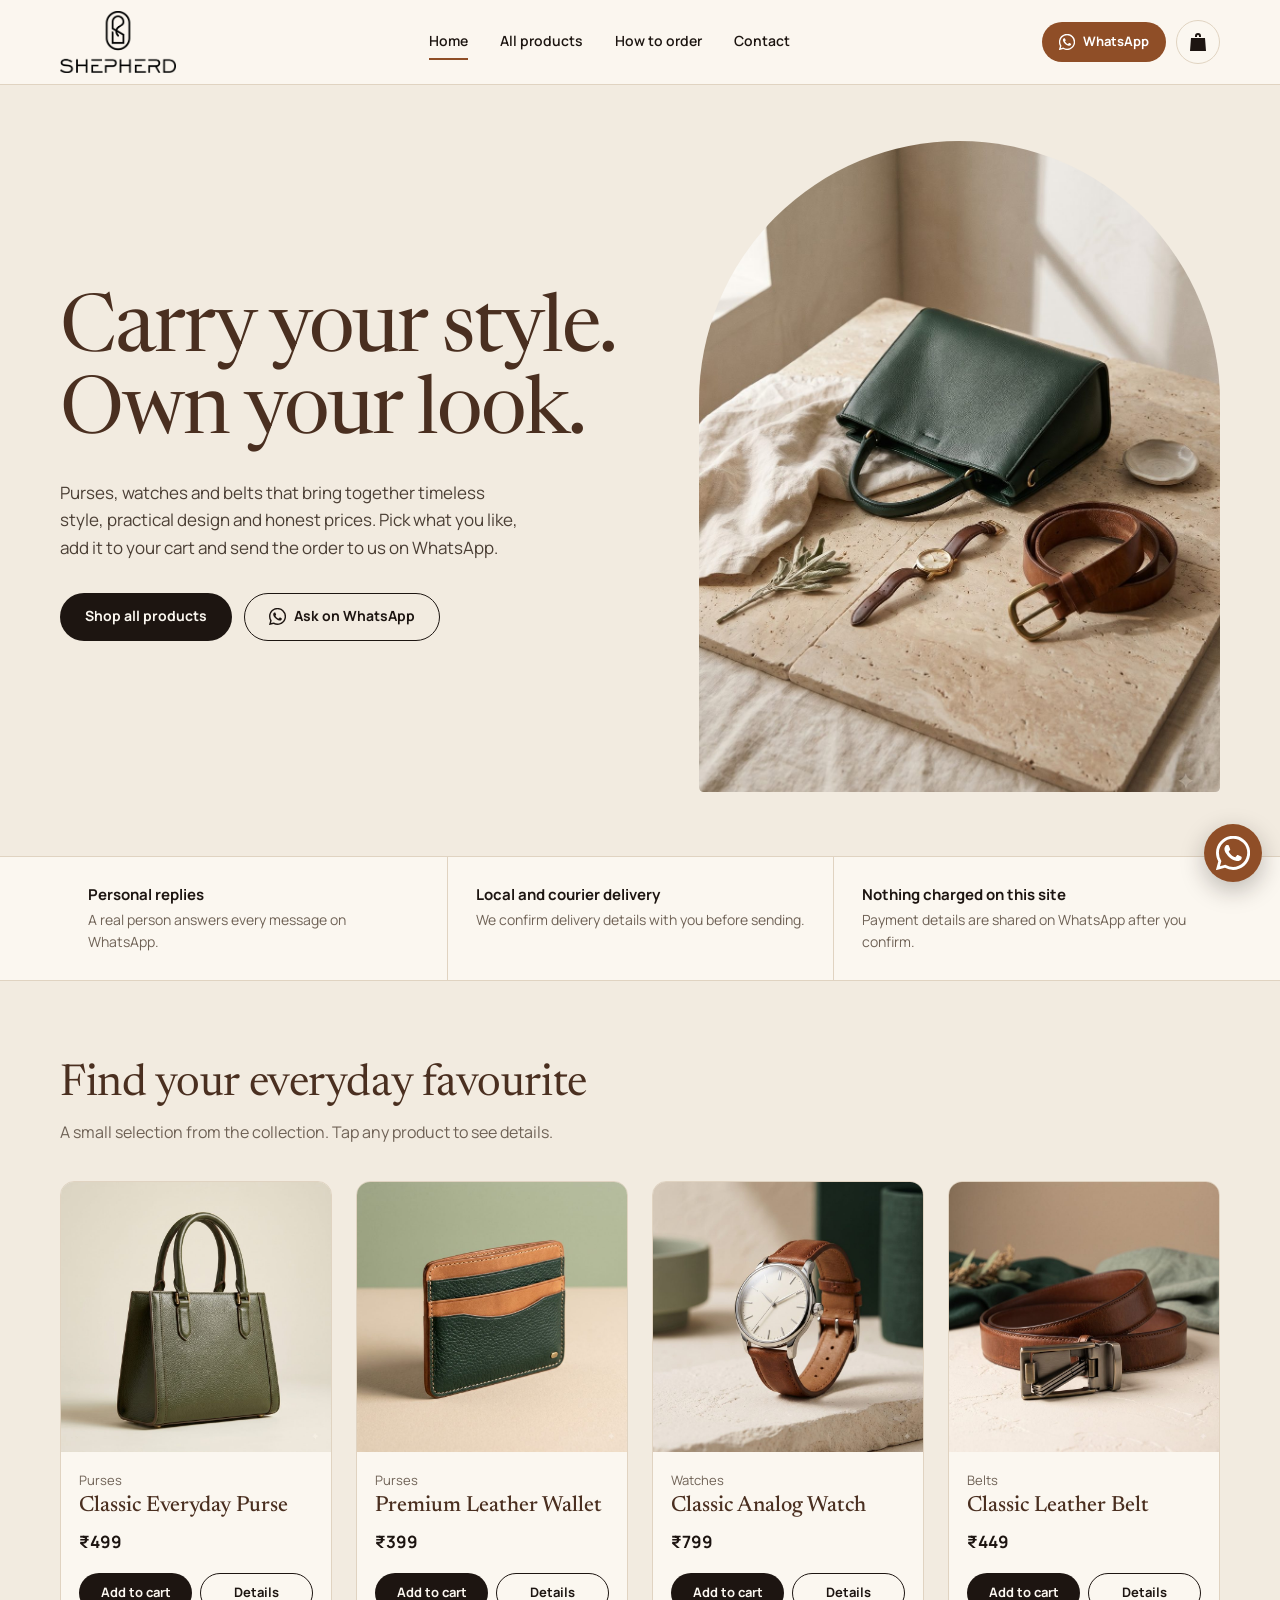
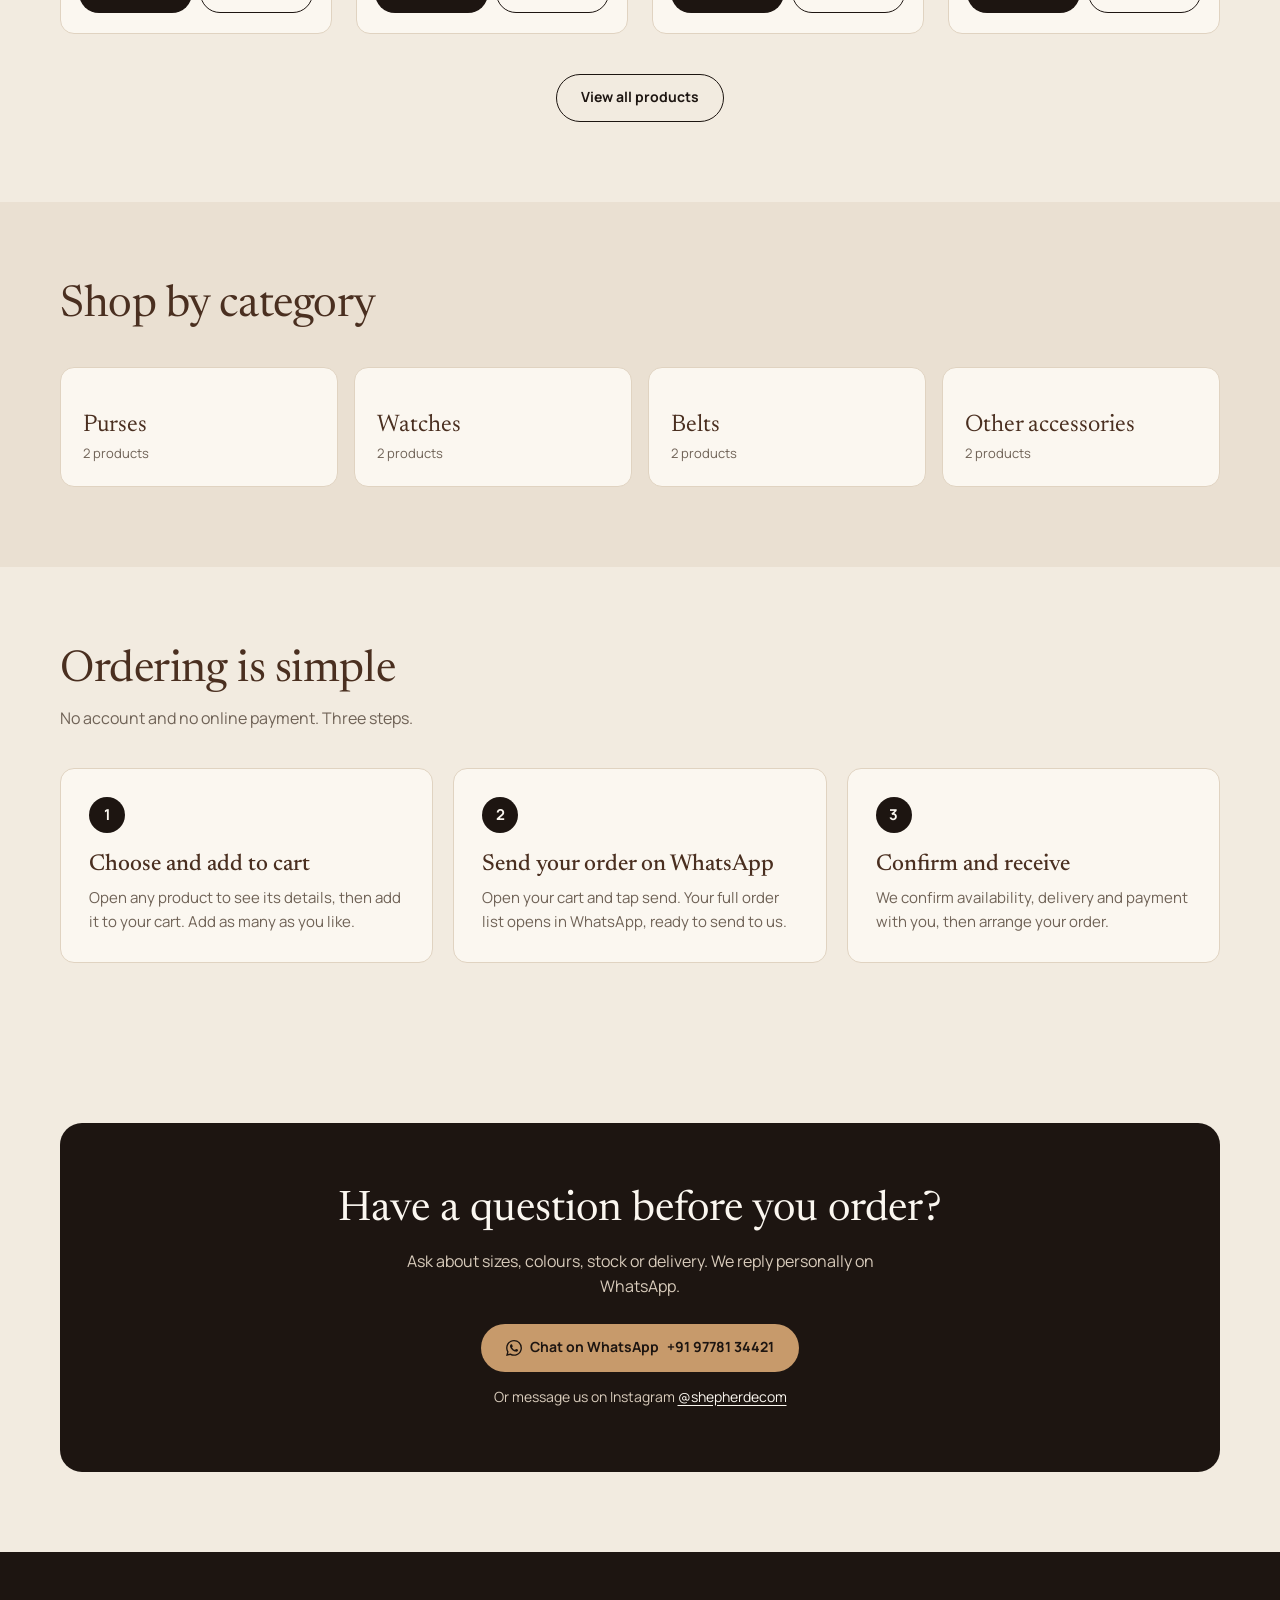
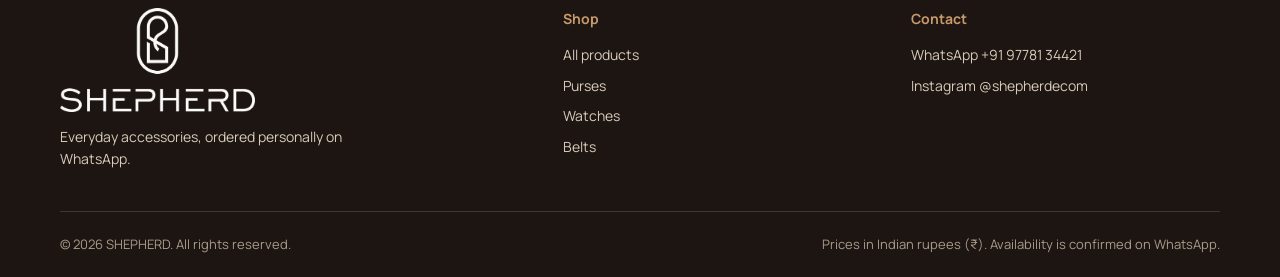
==== index.html @ db8f1912 "Add files via upload" ====
<!DOCTYPE html>
<html lang="en">
<head>
  <meta charset="UTF-8">
  <meta name="viewport" content="width=device-width, initial-scale=1.0">
  <meta name="theme-color" content="#FBF7F0">
  <title>SHEPHERD — Purses, Watches and Belts | Order on WhatsApp</title>
  <meta name="description" content="Everyday purses, watches, belts and accessories at SHEPHERD. Browse the collection, add to cart and send your order on WhatsApp.">
  
  <meta property="og:type" content="website">
  <meta property="og:site_name" content="SHEPHERD">
  <meta property="og:title" content="SHEPHERD — Purses, Watches and Belts | Order on WhatsApp">
  <meta property="og:description" content="Everyday purses, watches, belts and accessories at SHEPHERD. Browse the collection, add to cart and send your order on WhatsApp.">
  <meta property="og:image" content="https://YOUR-DOMAIN.com/images/og-image.jpg">
  <meta name="twitter:card" content="summary_large_image">

  <link rel="icon" href="favicon.ico" sizes="any">
  <link rel="icon" type="image/png" sizes="32x32" href="images/favicon-32.png">
  <link rel="apple-touch-icon" href="images/apple-touch-icon.png">

  <link rel="preconnect" href="https://fonts.googleapis.com">
  <link rel="preconnect" href="https://fonts.gstatic.com" crossorigin>
  <link rel="stylesheet" href="https://fonts.googleapis.com/css2?family=Manrope:wght@400;600;700&family=Newsreader:ital,opsz,wght@0,6..72,400;0,6..72,500;1,6..72,400&display=swap">
  <link rel="stylesheet" href="css/styles.css">
  <script type="application/ld+json">
  {
    "@context": "https://schema.org",
    "@type": "Store",
    "name": "SHEPHERD",
    "url": "https://YOUR-DOMAIN.com/",
    "logo": "https://YOUR-DOMAIN.com/images/logo-black.png",
    "image": "https://YOUR-DOMAIN.com/images/og-image.jpg",
    "description": "Everyday accessories: purses, watches, belts and more. Ordered personally on WhatsApp.",
    "telephone": "+919778134421",
    "sameAs": ["https://www.instagram.com/shepherdecom/"]
  }
  </script>
</head>
<body>

  <a class="skip-link" href="#main">Skip to content</a>

  <header class="header">
    <div class="container nav">

      <a href="index.html" class="brand" aria-label="SHEPHERD home">
        <img src="images/logo-black.png" alt="SHEPHERD" width="520" height="277">
      </a>

      <nav class="nav-links" id="navLinks" aria-label="Main">
        <a href="index.html" aria-current="page">Home</a>
        <a href="products.html">All products</a>
        <a href="index.html#ordering">How to order</a>
        <a href="index.html#contact">Contact</a>
      </nav>

      <div class="nav-actions">
        <a class="btn btn-wa btn-small whatsapp-general nav-wa" href="#">
          <span class="icon icon-wa" aria-hidden="true"></span> WhatsApp
        </a>
        <button class="cart-btn" type="button" data-open-cart aria-label="Open cart">
          <span class="icon icon-bag" aria-hidden="true"></span>
          <span class="cart-count" data-cart-count hidden>0</span>
        </button>
        <button class="menu-btn" type="button" id="menuButton"
                aria-expanded="false" aria-controls="navLinks" aria-label="Menu">
          <span class="menu-icon" aria-hidden="true"></span>
        </button>
      </div>

    </div>
  </header>

  <main id="main">

    <section class="hero" id="home">
      <div class="container hero-inner">

        <div class="hero-copy">
          <h1>Carry your style.<br>Own your look.</h1>
          <p class="hero-text">
            Purses, watches and belts that bring together timeless style,
            practical design and honest prices. Pick what you like, add it
            to your cart and send the order to us on WhatsApp.
          </p>

          <div class="hero-actions">
            <a href="products.html" class="btn btn-dark">Shop all products</a>
            <a href="#" class="btn btn-outline whatsapp-general">
              <span class="icon icon-wa" aria-hidden="true"></span> Ask on WhatsApp
            </a>
          </div>
        </div>

        <div class="hero-visual">
          <img src="images/hero.jpg" width="1100" height="1473" fetchpriority="high"
               alt="A leather handbag, wristwatch and belt arranged on a stone surface">
        </div>

      </div>
    </section>

    <section class="trust-strip" aria-label="How we work">
      <div class="container trust-grid">
        <div class="trust-item">
          <strong>Personal replies</strong>
          <span>A real person answers every message on WhatsApp.</span>
        </div>
        <div class="trust-item">
          <strong>Local and courier delivery</strong>
          <span>We confirm delivery details with you before sending.</span>
        </div>
        <div class="trust-item">
          <strong>Nothing charged on this site</strong>
          <span>Payment details are shared on WhatsApp after you confirm.</span>
        </div>
      </div>
    </section>

    <section class="section" id="products">
      <div class="container">
        <div class="section-head">
          <h2 class="section-heading">Find your everyday favourite</h2>
          <p class="section-description">A small selection from the collection. Tap any product to see details.</p>
        </div>

        <div class="product-grid" id="productGrid"></div>

        <div class="view-all">
          <a href="products.html" class="btn btn-outline">View all products</a>
        </div>
      </div>
    </section>

    <section class="section section-tint" aria-labelledby="shopByHeading">
      <div class="container">
        <div class="section-head">
          <h2 class="section-heading" id="shopByHeading">Shop by category</h2>
        </div>
        <div class="category-grid" id="categoryGrid"></div>
      </div>
    </section>

    <section class="section" id="ordering">
      <div class="container">
        <div class="section-head">
          <h2 class="section-heading">Ordering is simple</h2>
          <p class="section-description">No account and no online payment. Three steps.</p>
        </div>

        <ol class="steps-grid">
          <li class="step">
            <span class="step-number">1</span>
            <h3>Choose and add to cart</h3>
            <p>Open any product to see its details, then add it to your cart. Add as many as you like.</p>
          </li>
          <li class="step">
            <span class="step-number">2</span>
            <h3>Send your order on WhatsApp</h3>
            <p>Open your cart and tap send. Your full order list opens in WhatsApp, ready to send to us.</p>
          </li>
          <li class="step">
            <span class="step-number">3</span>
            <h3>Confirm and receive</h3>
            <p>We confirm availability, delivery and payment with you, then arrange your order.</p>
          </li>
        </ol>
      </div>
    </section>

    <section class="section section-tint" id="reviews" hidden aria-labelledby="reviewsHeading">
      <div class="container">
        <div class="section-head">
          <h2 class="section-heading" id="reviewsHeading">What customers say</h2>
        </div>
        <div class="reviews-grid" id="reviewsGrid"></div>
      </div>
    </section>

    <section class="section" id="contact">
      <div class="container">
        <div class="cta-box">
          <h2>Have a question before you order?</h2>
          <p>Ask about sizes, colours, stock or delivery. We reply personally on WhatsApp.</p>
          <a href="#" class="btn btn-wa whatsapp-general">
            <span class="icon icon-wa" aria-hidden="true"></span>
            Chat on WhatsApp <span class="phone-display"></span>
          </a>
          <p class="cta-small">Or message us on Instagram
            <a href="#" class="instagram-general"><span class="instagram-handle"></span></a>
          </p>
        </div>
      </div>
    </section>

  </main>

  <footer class="footer">
    <div class="container footer-grid">

      <div class="footer-brand">
        <a href="index.html" aria-label="SHEPHERD home">
          <img src="images/logo-white.png" alt="SHEPHERD" width="520" height="277">
        </a>
        <p>Everyday accessories, ordered personally on WhatsApp.</p>
      </div>

      <div>
        <h2 class="footer-heading">Shop</h2>
        <ul class="footer-list">
          <li><a href="products.html">All products</a></li>
          <li><a href="products.html?category=purses">Purses</a></li>
          <li><a href="products.html?category=watches">Watches</a></li>
          <li><a href="products.html?category=belts">Belts</a></li>
        </ul>
      </div>

      <div>
        <h2 class="footer-heading">Contact</h2>
        <ul class="footer-list">
          <li><a href="#" class="whatsapp-general">WhatsApp <span class="phone-display"></span></a></li>
          <li><a href="#" class="instagram-general">Instagram <span class="instagram-handle"></span></a></li>
        </ul>
      </div>

    </div>
    <div class="container footer-bottom">
      <p>© <span id="year">2026</span> SHEPHERD. All rights reserved.</p>
      <p>Prices in Indian rupees (₹). Availability is confirmed on WhatsApp.</p>
    </div>
  </footer>

  <a href="#" class="floating-whatsapp whatsapp-general" aria-label="Chat with SHEPHERD on WhatsApp">
    <span class="icon icon-wa" aria-hidden="true"></span>
  </a>

  <noscript>
    <div class="noscript-bar">
      Please turn on JavaScript to browse products and use the cart.
      You can also order directly on
      <a href="https://wa.me/919778134421">WhatsApp: +91 97781 34421</a>.
    </div>
  </noscript>

  <script src="js/config.js"></script>
  <script src="js/products.js"></script>
  <script src="js/shop.js"></script>
  <script src="js/home.js"></script>

</body>
</html>
---- css/styles.css ----
/* ============================================
   SHEPHERD store styles
   Colours live in :root below. Change them there.
   ============================================ */

:root {
  --bg: #F2EBE0;          /* page background */
  --paper: #FBF7F0;       /* cards, header */
  --tint: #EAE0D2;        /* alternate sections, image backdrops */
  --ink: #1D1511;         /* espresso black, matches the logo */
  --brown: #4A2F20;       /* headings */
  --saddle: #8F4E27;      /* main accent: saddle leather */
  --saddle-dark: #743D1C;
  --tan: #C79A6B;         /* light accent, used on dark backgrounds */
  --muted: #6F6256;
  --line: #E0D3C1;
  --radius: 14px;

  --font-display: "Newsreader", Georgia, "Times New Roman", serif;
  --font-body: "Manrope", system-ui, -apple-system, "Segoe UI", Arial, sans-serif;

  --icon-wa: url("[data-uri]");
  --icon-bag: url("[data-uri]");
}

*, *::before, *::after { box-sizing: border-box; }
* { margin: 0; padding: 0; }

html {
  scroll-behavior: smooth;
  scroll-padding-top: 100px;
  -webkit-text-size-adjust: 100%;
}
html.lock { overflow: hidden; }

body {
  font-family: var(--font-body);
  font-size: 16px;
  line-height: 1.6;
  background: var(--bg);
  color: var(--ink);
  -webkit-font-smoothing: antialiased;
}

[hidden] { display: none !important; }

button, input, select { font: inherit; color: inherit; }
button { cursor: pointer; }
a { color: inherit; text-decoration: none; }
img { display: block; max-width: 100%; height: auto; }
ul, ol { list-style: none; }

:focus-visible {
  outline: 3px solid var(--saddle);
  outline-offset: 3px;
}

.container { width: min(1160px, calc(100% - 40px)); margin-inline: auto; }

.visually-hidden {
  position: absolute; width: 1px; height: 1px; margin: -1px; padding: 0;
  overflow: hidden; clip: rect(0 0 0 0); white-space: nowrap; border: 0;
}

.skip-link {
  position: absolute; left: 16px; top: -60px; z-index: 100;
  background: var(--ink); color: var(--paper); padding: 10px 16px; border-radius: 8px;
}
.skip-link:focus { top: 12px; }

.noscript-bar { background: var(--tan); padding: 12px 20px; text-align: center; font-size: 14px; }
.noscript-bar a { text-decoration: underline; font-weight: 700; }

/* ---------- icons (drawn with CSS masks so they take the text colour) ---------- */

.icon {
  display: inline-block; flex: none;
  width: 1.2em; height: 1.2em;
  background-color: currentColor;
  -webkit-mask: var(--icon) center / contain no-repeat;
          mask: var(--icon) center / contain no-repeat;
}
.icon-wa  { --icon: var(--icon-wa); }
.icon-bag { --icon: var(--icon-bag); }

/* ---------- typography ---------- */

.section-heading {
  font-family: var(--font-display);
  font-weight: 400;
  font-size: clamp(30px, 4.6vw, 44px);
  line-height: 1.12;
  letter-spacing: -0.01em;
  color: var(--brown);
}

.section-description { color: var(--muted); max-width: 520px; margin-top: 10px; }

/* ---------- buttons ---------- */

.btn {
  display: inline-flex; align-items: center; justify-content: center; gap: 8px;
  min-height: 48px; padding: 0 24px;
  border: 1px solid transparent; border-radius: 999px;
  font-size: 14px; font-weight: 700; line-height: 1.2; text-align: center;
  transition: background-color .2s, color .2s, border-color .2s;
}
.btn-small { min-height: 40px; padding: 0 16px; font-size: 13px; }
.btn-block { width: 100%; }

.btn-dark { background: var(--ink); color: var(--paper); }
.btn-dark:hover { background: #3A2A20; }

.btn-wa { background: var(--saddle); color: #fff; }
.btn-wa:hover { background: var(--saddle-dark); }

.btn-outline { border-color: var(--ink); color: var(--ink); background: transparent; }
.btn-outline:hover { background: var(--ink); color: var(--paper); }

.btn[disabled] { opacity: .45; cursor: not-allowed; }

.icon-btn {
  width: 40px; height: 40px; border-radius: 50%;
  border: 1px solid var(--line); background: var(--paper);
  font-size: 24px; line-height: 1; display: grid; place-items: center;
}
.icon-btn:hover { border-color: var(--ink); }

.link-button {
  background: none; border: 0; padding: 0;
  color: var(--saddle); font-size: 13px; font-weight: 600;
  text-decoration: underline; text-underline-offset: 3px; text-align: left;
}
.link-button:hover { color: var(--saddle-dark); }

/* ---------- header ---------- */

.header {
  position: sticky; top: 0; z-index: 20;
  background: rgba(251, 247, 240, .95);
  -webkit-backdrop-filter: blur(12px); backdrop-filter: blur(12px);
  border-bottom: 1px solid var(--line);
}

.nav {
  min-height: 84px;
  display: grid; grid-template-columns: auto 1fr auto;
  align-items: center; gap: 24px;
}

.brand img { height: 62px; width: auto; }

.nav-links {
  justify-self: center;
  display: flex; gap: 32px;
  font-size: 14px; font-weight: 600;
}
.nav-links a { padding: 6px 0; border-bottom: 2px solid transparent; }
.nav-links a:hover,
.nav-links a[aria-current="page"] { border-bottom-color: var(--saddle); }

.nav-actions { display: flex; align-items: center; gap: 10px; }

.cart-btn {
  position: relative; width: 44px; height: 44px; border-radius: 50%;
  border: 1px solid var(--line); background: var(--paper);
  display: grid; place-items: center; font-size: 20px;
}
.cart-btn:hover { border-color: var(--ink); }
.cart-count {
  position: absolute; top: -5px; right: -5px;
  min-width: 20px; height: 20px; padding: 0 5px; border-radius: 999px;
  background: var(--saddle); color: #fff;
  font-size: 11px; font-weight: 700; display: grid; place-items: center;
}

.menu-btn {
  display: none; width: 44px; height: 44px; border-radius: 50%;
  border: 1px solid var(--line); background: var(--paper);
  place-items: center;
}
.menu-icon, .menu-icon::before, .menu-icon::after {
  display: block; width: 20px; height: 2px; background: currentColor;
}
.menu-icon { position: relative; }
.menu-icon::before, .menu-icon::after { content: ""; position: absolute; left: 0; transition: transform .2s, top .2s; }
.menu-icon::before { top: -6px; }
.menu-icon::after  { top: 6px; }
.menu-btn[aria-expanded="true"] .menu-icon { background: transparent; }
.menu-btn[aria-expanded="true"] .menu-icon::before { top: 0; transform: rotate(45deg); }
.menu-btn[aria-expanded="true"] .menu-icon::after  { top: 0; transform: rotate(-45deg); }

/* ---------- hero ---------- */

.hero { padding: 56px 0 64px; }

.hero-inner {
  display: grid; grid-template-columns: 1.05fr .95fr;
  align-items: center; gap: 64px;
}

.hero h1 {
  font-family: var(--font-display);
  font-weight: 400;
  font-size: clamp(46px, 6.4vw, 80px);
  line-height: 1.02;
  letter-spacing: -0.025em;
  color: var(--brown);
}

.hero-text { margin-top: 24px; max-width: 460px; font-size: 17px; color: #4B3F35; }

.hero-actions { display: flex; flex-wrap: wrap; gap: 12px; margin-top: 32px; }

/* The arch echoes the capsule shape in the SHEPHERD logo */
.hero-visual img {
  width: 100%; aspect-ratio: 4 / 5; object-fit: cover;
  border-radius: 999px 999px 18px 18px;
  background: var(--tint);
}

/* ---------- trust strip ---------- */

.trust-strip { background: var(--paper); border-block: 1px solid var(--line); }
.trust-grid { display: grid; grid-template-columns: repeat(3, 1fr); }
.trust-item { padding: 26px 28px; display: grid; gap: 2px; align-content: start; }
.trust-item + .trust-item { border-left: 1px solid var(--line); }
.trust-item strong { font-size: 15px; }
.trust-item span { font-size: 14px; color: var(--muted); }

/* ---------- sections ---------- */

.section { padding: 80px 0; }
.section-tint { background: var(--tint); }
.section-head { margin-bottom: 36px; }
.view-all { margin-top: 40px; text-align: center; }

/* ---------- product cards ---------- */

.product-grid {
  display: grid; gap: 24px;
  grid-template-columns: repeat(auto-fill, minmax(250px, 1fr));
}

.product-card {
  display: flex; flex-direction: column;
  background: var(--paper); border: 1px solid var(--line);
  border-radius: var(--radius); overflow: hidden;
}

.card-media {
  position: relative; display: block; width: 100%;
  padding: 0; border: 0; background: var(--tint);
  aspect-ratio: 1 / 1; overflow: hidden;
}
.product-image { width: 100%; height: 100%; object-fit: cover; }

.badge {
  position: absolute; top: 12px; left: 12px;
  background: var(--ink); color: var(--paper);
  font-size: 12px; font-weight: 700; padding: 4px 12px; border-radius: 999px;
}

.product-info { flex: 1; display: flex; flex-direction: column; padding: 18px 18px 20px; }

.product-category { font-size: 13px; color: var(--muted); }

.product-name {
  font-family: var(--font-display);
  font-weight: 500; font-size: 22px; line-height: 1.2;
  margin-top: 2px; color: var(--brown);
}
.name-link {
  background: none; border: 0; padding: 0;
  font: inherit; color: inherit; text-align: left;
}
.name-link:hover { text-decoration: underline; text-underline-offset: 4px; }

.product-price { margin-top: 8px; font-size: 17px; font-weight: 700; }

.card-actions { margin-top: auto; padding-top: 18px; display: flex; gap: 8px; }
.card-actions .btn { flex: 1; padding: 0 12px; }

.empty-message { grid-column: 1 / -1; text-align: center; padding: 56px 16px; color: var(--muted); }

/* ---------- categories ---------- */

.category-grid { display: grid; grid-template-columns: repeat(4, 1fr); gap: 16px; }

.category-link {
  display: grid; gap: 4px; align-content: end; min-height: 120px;
  padding: 22px; background: var(--paper);
  border: 1px solid var(--line); border-radius: var(--radius);
  transition: border-color .2s;
}
.category-link:hover { border-color: var(--ink); }
.category-name { font-family: var(--font-display); font-size: 24px; color: var(--brown); line-height: 1.15; }
.category-count { font-size: 13px; color: var(--muted); }

/* ---------- ordering steps ---------- */

.steps-grid { display: grid; grid-template-columns: repeat(3, 1fr); gap: 20px; counter-reset: none; }
.step { background: var(--paper); border: 1px solid var(--line); border-radius: var(--radius); padding: 28px; }
.step-number {
  display: grid; place-items: center; width: 36px; height: 36px; border-radius: 50%;
  background: var(--ink); color: var(--paper); font-weight: 700; font-size: 15px;
}
.step h3 { font-family: var(--font-display); font-weight: 500; font-size: 23px; margin: 18px 0 8px; color: var(--brown); line-height: 1.2; }
.step p { color: var(--muted); font-size: 15px; }

/* ---------- reviews ---------- */

.reviews-grid { display: grid; grid-template-columns: repeat(auto-fit, minmax(260px, 1fr)); gap: 20px; }
.review-card { background: var(--paper); border: 1px solid var(--line); border-radius: var(--radius); padding: 28px; }
.review-card blockquote { font-family: var(--font-display); font-size: 20px; line-height: 1.4; margin-bottom: 16px; }
.review-card figcaption { font-size: 14px; color: var(--muted); }
.review-card figcaption strong { color: var(--ink); }

/* ---------- call to action ---------- */

.cta-box {
  background: var(--ink); color: var(--paper);
  border-radius: 22px; padding: 64px 28px; text-align: center;
  display: grid; justify-items: center; gap: 14px;
}
.cta-box h2 { font-family: var(--font-display); font-weight: 400; font-size: clamp(30px, 4.4vw, 42px); line-height: 1.12; }
.cta-box p { color: #D8CBBB; max-width: 480px; }
.cta-box .btn-wa { background: var(--tan); color: var(--ink); margin-top: 10px; }
.cta-box .btn-wa:hover { background: #D8AE82; }
.cta-box a:focus-visible { outline-color: var(--tan); }
.cta-small { font-size: 14px; }
.cta-small a { text-decoration: underline; text-underline-offset: 3px; color: var(--paper); }

/* ---------- footer ---------- */

.footer { background: var(--ink); color: #D8CBBB; padding-top: 56px; }

.footer-grid { display: grid; grid-template-columns: 1.5fr 1fr 1fr; gap: 40px; padding-bottom: 40px; }
.footer-brand img { height: 104px; width: auto; }
.footer-brand p { margin-top: 14px; max-width: 300px; font-size: 14px; }

.footer-heading { font-family: var(--font-body); font-size: 14px; font-weight: 700; color: var(--tan); margin-bottom: 14px; }
.footer-list { display: grid; gap: 8px; font-size: 14px; }
.footer-list a:hover { text-decoration: underline; text-underline-offset: 3px; }

.footer a:focus-visible { outline-color: var(--tan); }

.footer-bottom {
  display: flex; flex-wrap: wrap; justify-content: space-between; gap: 8px 24px;
  padding-block: 22px; border-top: 1px solid rgba(255, 255, 255, .14);
  font-size: 13px; color: #A99B8B;
}

/* ---------- floating WhatsApp button ---------- */

.floating-whatsapp {
  position: fixed; right: 18px; bottom: 18px; z-index: 15;
  width: 58px; height: 58px; border-radius: 50%;
  background: var(--saddle); color: #fff; font-size: 28px;
  display: grid; place-items: center;
  box-shadow: 0 8px 24px rgba(29, 21, 17, .28);
  transition: background-color .2s;
}
.floating-whatsapp:hover { background: var(--saddle-dark); }

/* ---------- products page ---------- */

.page-intro { padding: 56px 0 28px; }
.breadcrumb { font-size: 13px; color: var(--muted); margin-bottom: 14px; }
.breadcrumb a { text-decoration: underline; text-underline-offset: 3px; }
.not-found { padding: 96px 0; }

.catalog-section { padding-bottom: 72px; }

.toolbar { display: flex; flex-wrap: wrap; justify-content: space-between; align-items: center; gap: 16px; }
.filters { display: flex; flex-wrap: wrap; gap: 8px; }
.filter-btn {
  min-height: 42px; padding: 0 20px; border-radius: 999px;
  border: 1px solid var(--line); background: var(--paper);
  font-size: 14px; font-weight: 600;
}
.filter-btn:hover { border-color: var(--ink); }
.filter-btn.active { background: var(--ink); border-color: var(--ink); color: var(--paper); }

.toolbar-controls { display: flex; flex-wrap: wrap; gap: 10px; }
.result-count { margin: 20px 0 22px; font-size: 14px; color: var(--muted); }

/* ---------- form fields ---------- */

.field { display: grid; gap: 4px; font-size: 13px; font-weight: 600; }
.field input, .field select {
  min-height: 44px; padding: 0 14px;
  background: #fff; border: 1px solid var(--line); border-radius: 10px;
  font-size: 16px; font-weight: 400;
}
.field input:focus, .field select:focus { border-color: var(--saddle); }

/* ---------- quantity stepper ---------- */

.stepper { display: inline-flex; align-items: center; border: 1px solid var(--line); border-radius: 999px; background: #fff; }
.stepper button { width: 40px; height: 40px; border: 0; background: none; font-size: 20px; border-radius: 50%; }
.stepper button:hover:not(:disabled) { background: var(--tint); }
.stepper button:disabled { opacity: .35; cursor: not-allowed; }
.stepper output { min-width: 32px; text-align: center; font-weight: 700; }
.stepper-small button { width: 34px; height: 34px; font-size: 18px; }

/* ---------- pop-ups (product details and cart) ---------- */

dialog.modal, dialog.drawer {
  width: 100%; height: 100%; max-width: none; max-height: none;
  padding: 0; border: 0; background: transparent; color: var(--ink); overflow: hidden;
}
dialog.modal[open], dialog.drawer[open] { display: flex; }
dialog::backdrop { background: rgba(29, 21, 17, .58); }

.modal[open] { align-items: center; justify-content: center; padding: 20px; }

.modal-panel {
  position: relative; width: min(940px, 100%); max-height: 100%; overflow: auto;
  display: grid; grid-template-columns: 1fr 1fr;
  background: var(--paper); border-radius: 20px;
  animation: pop .2s ease-out;
}

.modal-close { position: absolute; top: 14px; right: 14px; z-index: 2; }

.modal-gallery { background: var(--tint); display: flex; flex-direction: column; }
.modal-image { width: 100%; flex: 1 1 0; min-height: 0; object-fit: cover; }
.modal-thumbs { display: flex; gap: 8px; padding: 12px; }
.modal-thumbs:empty { display: none; }
.thumb { width: 60px; height: 60px; padding: 0; border: 2px solid transparent; border-radius: 10px; overflow: hidden; background: none; }
.thumb img { width: 100%; height: 100%; object-fit: cover; }
.thumb.active { border-color: var(--ink); }

.modal-info { padding: 40px 32px 32px; display: flex; flex-direction: column; gap: 14px; }
.modal-name { font-family: var(--font-display); font-weight: 500; font-size: clamp(28px, 3.4vw, 36px); line-height: 1.1; color: var(--brown); padding-right: 36px; }
.modal-price { font-size: 24px; font-weight: 700; }
.modal-description { color: #4B3F35; }

.modal-details { display: grid; gap: 6px; font-size: 15px; }
.modal-details li { position: relative; padding-left: 18px; }
.modal-details li::before {
  content: ""; position: absolute; left: 0; top: .6em;
  width: 7px; height: 7px; border-radius: 50%; background: var(--tan);
}

.qty-row { display: flex; align-items: center; gap: 14px; margin-top: 4px; }
.qty-label { font-size: 14px; font-weight: 600; }

.modal-buttons { display: grid; gap: 10px; margin-top: 6px; }
.modal-note { font-size: 13px; color: var(--muted); }

.drawer[open] { justify-content: flex-end; }

.drawer-panel {
  display: flex; flex-direction: column;
  width: min(440px, 100%); height: 100%;
  background: var(--paper);
  animation: slide .25s ease-out;
}
.drawer-head { display: flex; justify-content: space-between; align-items: center; padding: 18px 20px; border-bottom: 1px solid var(--line); }
.drawer-title { font-family: var(--font-display); font-weight: 500; font-size: 26px; color: var(--brown); }
.drawer-body { flex: 1; overflow-y: auto; padding: 4px 20px; }
.drawer-foot { padding: 16px 20px 20px; border-top: 1px solid var(--line); display: grid; gap: 12px; background: var(--paper); }

.total-row { display: flex; justify-content: space-between; align-items: baseline; font-size: 15px; }
.total-row strong { font-size: 22px; }
.cart-fields { display: grid; gap: 10px; }

.cart-list { display: block; }
.cart-item { display: grid; grid-template-columns: 72px 1fr auto; gap: 14px; padding: 16px 0; border-bottom: 1px solid var(--line); align-items: start; }
.cart-thumb { width: 72px; height: 72px; object-fit: cover; border-radius: 10px; background: var(--tint); }
.cart-item-main .name-link { font-family: var(--font-display); font-size: 18px; font-weight: 500; color: var(--brown); line-height: 1.2; }
.cart-unit { font-size: 13px; color: var(--muted); }
.cart-controls { display: flex; align-items: center; gap: 14px; margin-top: 8px; flex-wrap: wrap; }
.cart-line-total { font-size: 15px; }

.cart-empty { display: grid; justify-items: center; gap: 12px; text-align: center; padding: 56px 8px; color: var(--muted); }
.cart-empty-title { font-family: var(--font-display); font-size: 24px; color: var(--brown); }

@keyframes pop   { from { opacity: 0; transform: translateY(12px) scale(.98); } to { opacity: 1; transform: none; } }
@keyframes slide { from { transform: translateX(32px); opacity: 0; } to { transform: none; opacity: 1; } }

/* ---------- toast ---------- */

.toast {
  position: fixed; left: 50%; bottom: 28px; z-index: 2000;
  transform: translate(-50%, 12px);
  background: var(--ink); color: var(--paper);
  padding: 11px 20px; border-radius: 999px;
  font-size: 14px; font-weight: 600; max-width: calc(100% - 32px); text-align: center;
  opacity: 0; pointer-events: none; transition: opacity .2s, transform .2s;
}
.toast.show { opacity: 1; transform: translate(-50%, 0); }

/* ---------- tablet ---------- */

@media (max-width: 900px) {
  .nav { grid-template-columns: 1fr auto; min-height: 76px; gap: 12px; }
  .brand img { height: 54px; }

  .menu-btn { display: grid; }
  .nav-links {
    display: none; position: absolute; top: 100%; left: 0; right: 0;
    justify-self: stretch;
    flex-direction: column; gap: 0;
    background: var(--paper); border-bottom: 1px solid var(--line);
    padding: 8px 20px 16px;
  }
  .menu-open .nav-links { display: flex; }
  .nav-links a { padding: 14px 0; border-bottom: 1px solid var(--line); font-size: 16px; }
  .nav-links a:hover, .nav-links a[aria-current="page"] { border-bottom-color: var(--line); color: var(--saddle); }

  .hero { padding: 36px 0 48px; }
  .hero-inner { grid-template-columns: 1fr; gap: 36px; }
  .hero-visual { max-width: 460px; }

  .trust-grid { grid-template-columns: 1fr; }
  .trust-item { padding: 18px 4px; }
  .trust-item + .trust-item { border-left: 0; border-top: 1px solid var(--line); }

  .section { padding: 60px 0; }
  .category-grid { grid-template-columns: repeat(2, 1fr); }
  .steps-grid { grid-template-columns: 1fr; }
  .footer-grid { grid-template-columns: 1fr 1fr; }
  .footer-brand { grid-column: 1 / -1; }
}

/* ---------- phone ---------- */

@media (max-width: 720px) {
  .modal[open] { align-items: flex-end; padding: 0; }
  .modal-panel { grid-template-columns: 1fr; border-radius: 20px 20px 0 0; max-height: 94%; }
  .modal-image { flex: none; aspect-ratio: 4 / 3; }
  .modal-info { padding: 24px 20px 24px; }
}

@media (max-width: 640px) {
  .container { width: calc(100% - 32px); }
  .nav-wa { display: none; }

  .product-grid { grid-template-columns: repeat(2, 1fr); gap: 14px; }
  .product-info { padding: 14px 12px 16px; }
  .product-name { font-size: 18px; }
  .card-actions { flex-direction: column; gap: 6px; }

  .toolbar-controls, .toolbar-controls .field { width: 100%; }
  .toolbar-controls { flex-direction: column; }

  .cta-box { padding: 48px 20px; }
  .footer-grid { grid-template-columns: 1fr; gap: 28px; }
  .floating-whatsapp { right: 14px; bottom: 14px; width: 54px; height: 54px; }
}

@media (prefers-reduced-motion: reduce) {
  *, *::before, *::after {
    animation: none !important;
    transition: none !important;
    scroll-behavior: auto !important;
  }
}
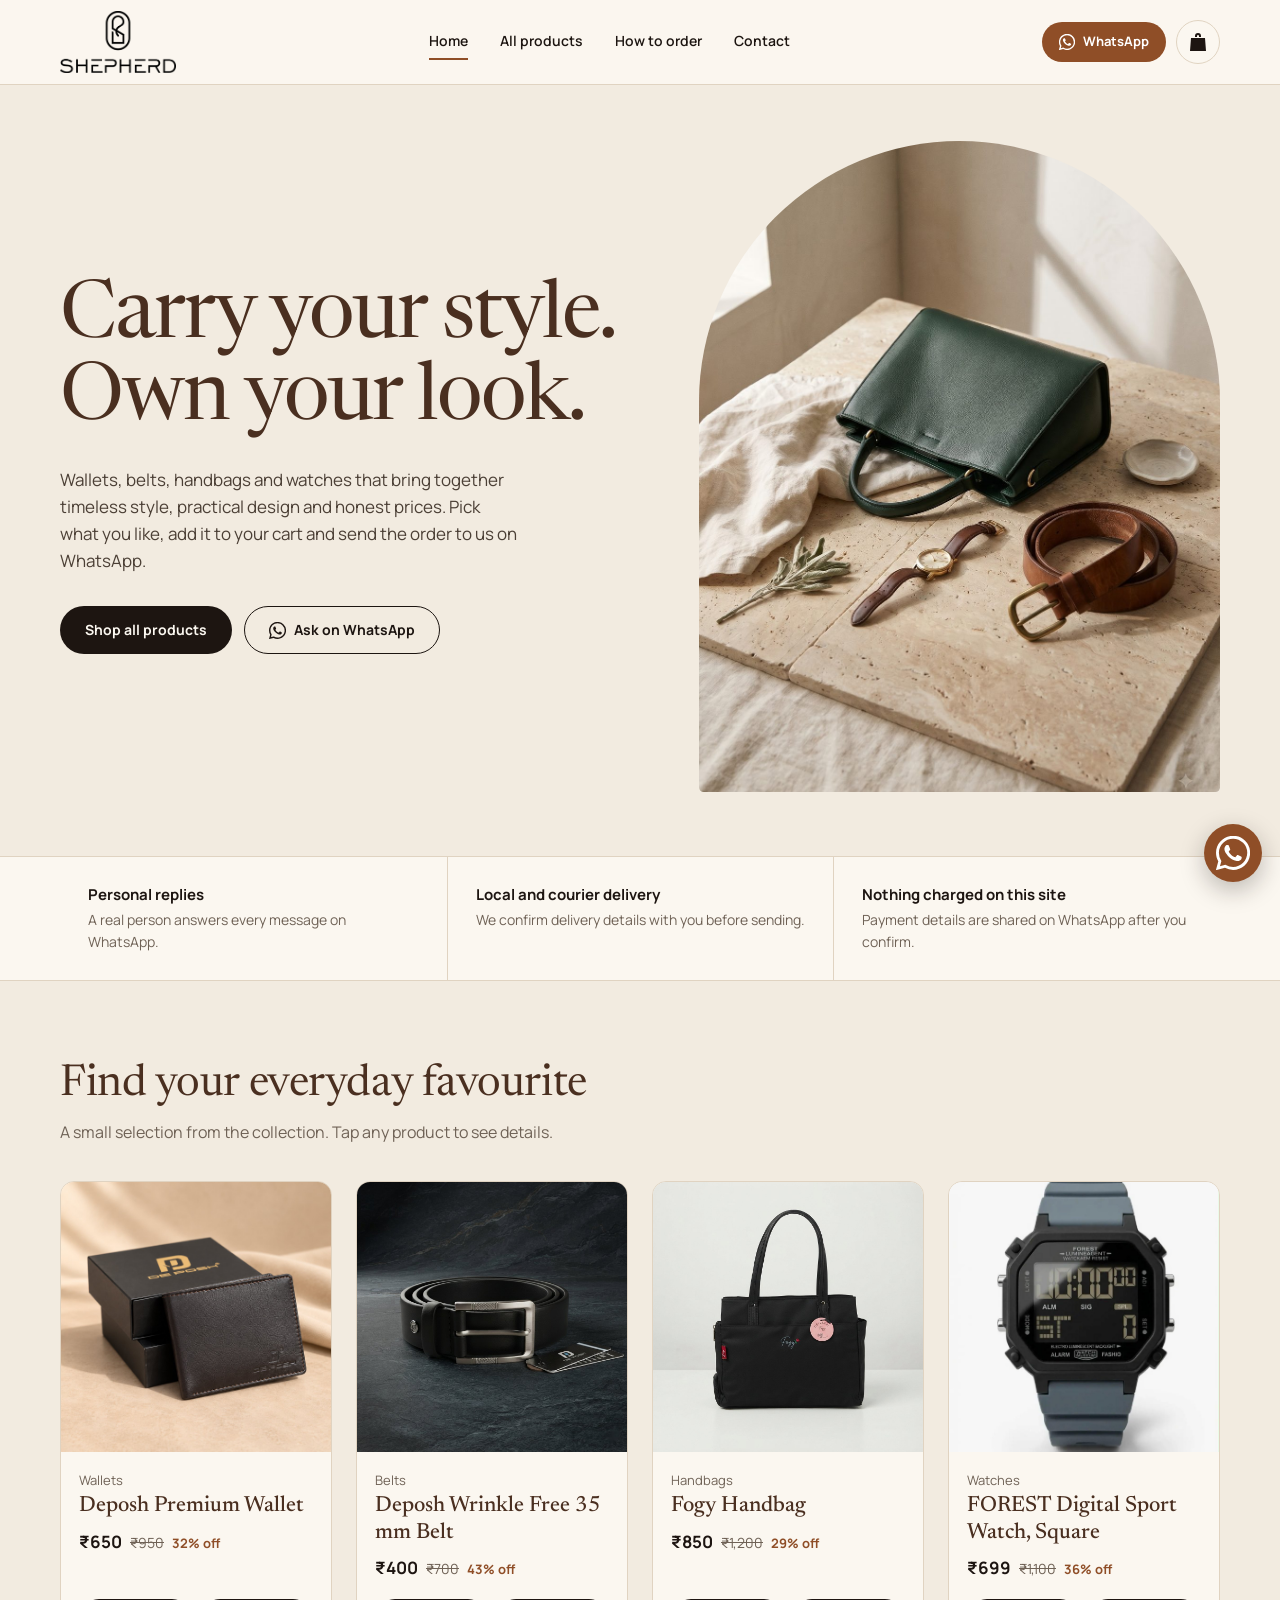
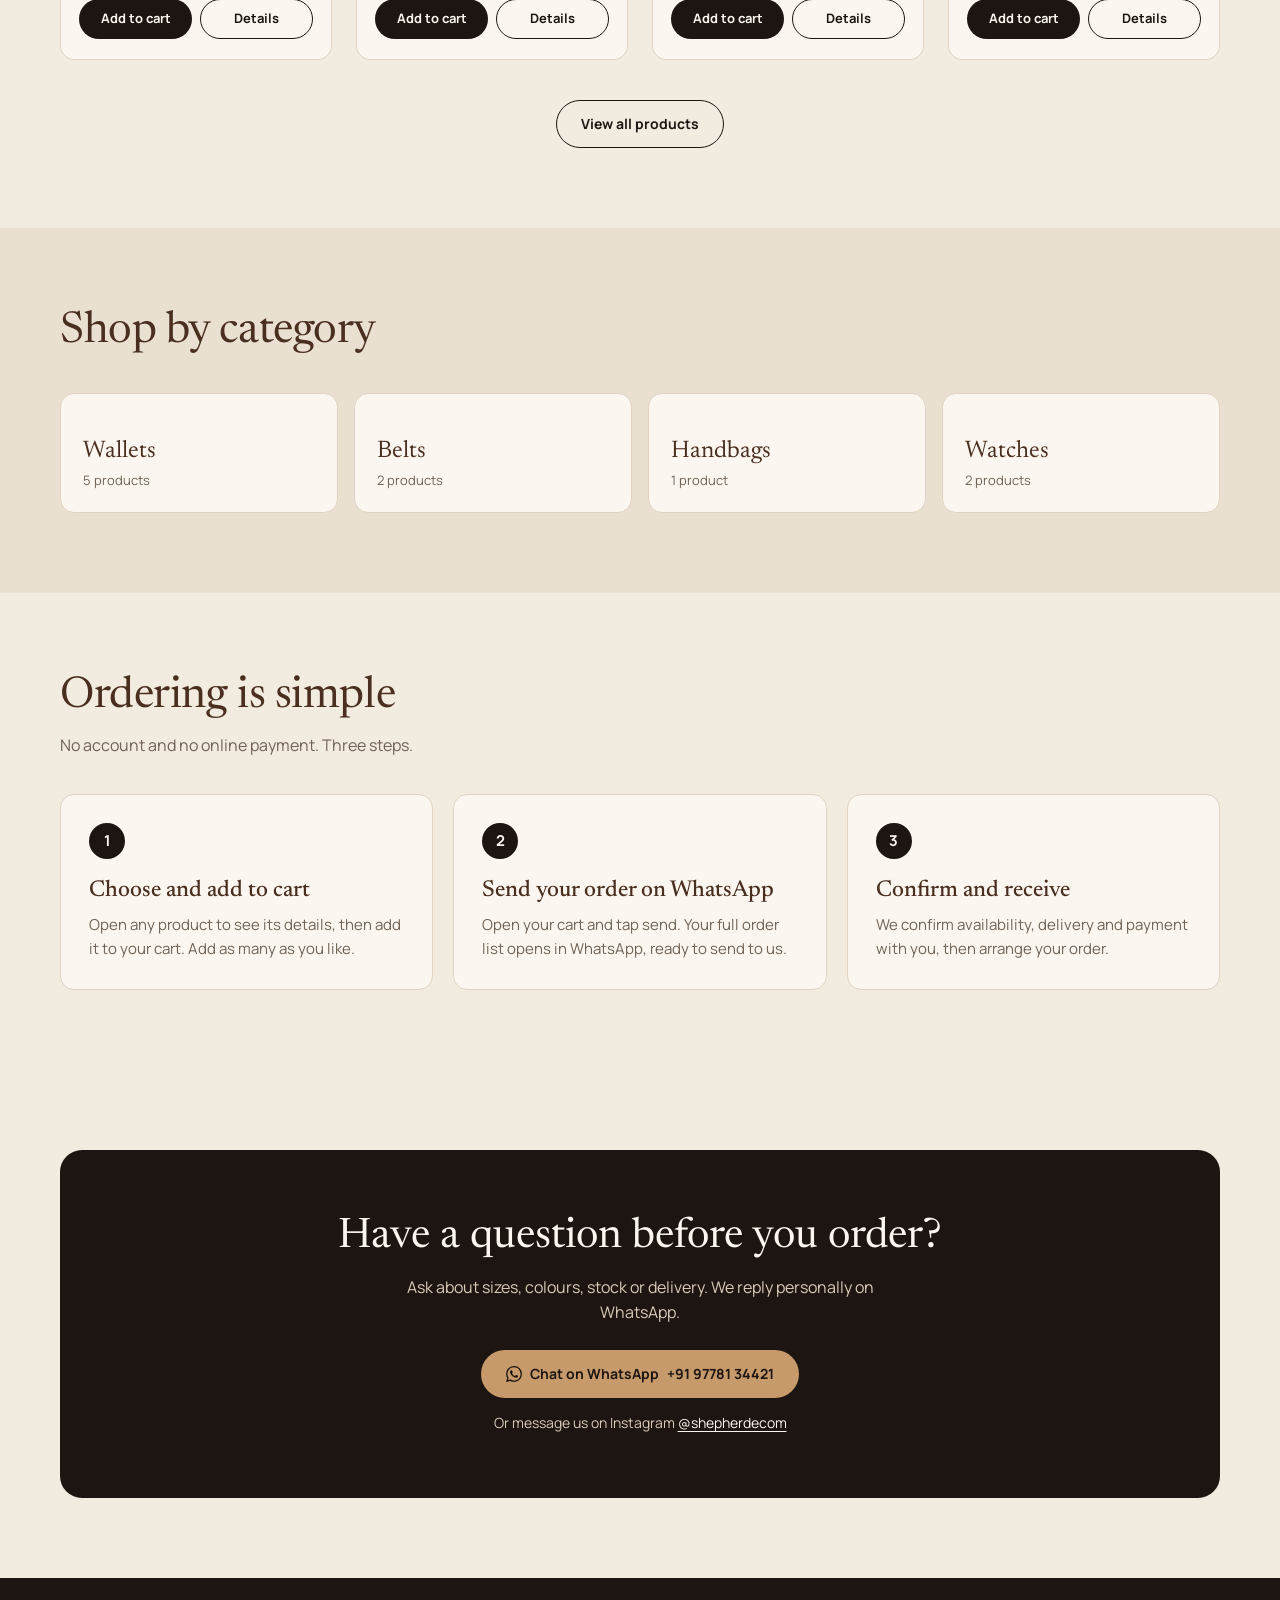
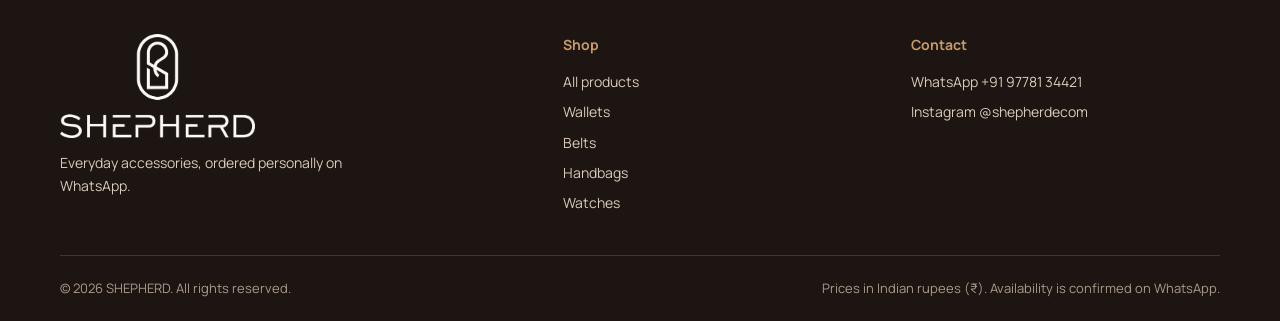
==== commit 411ee209: "Add files via upload" ====
--- a/index.html
+++ b/index.html
@@ -4,13 +4,13 @@
   <meta charset="UTF-8">
   <meta name="viewport" content="width=device-width, initial-scale=1.0">
   <meta name="theme-color" content="#FBF7F0">
-  <title>SHEPHERD — Purses, Watches and Belts | Order on WhatsApp</title>
-  <meta name="description" content="Everyday purses, watches, belts and accessories at SHEPHERD. Browse the collection, add to cart and send your order on WhatsApp.">
+  <title>SHEPHERD — Wallets, Belts, Handbags and Watches | Order on WhatsApp</title>
+  <meta name="description" content="Wallets, belts, handbags and watches at SHEPHERD. Browse the collection, add to cart and send your order on WhatsApp.">
   
   <meta property="og:type" content="website">
   <meta property="og:site_name" content="SHEPHERD">
-  <meta property="og:title" content="SHEPHERD — Purses, Watches and Belts | Order on WhatsApp">
-  <meta property="og:description" content="Everyday purses, watches, belts and accessories at SHEPHERD. Browse the collection, add to cart and send your order on WhatsApp.">
+  <meta property="og:title" content="SHEPHERD — Wallets, Belts, Handbags and Watches | Order on WhatsApp">
+  <meta property="og:description" content="Wallets, belts, handbags and watches at SHEPHERD. Browse the collection, add to cart and send your order on WhatsApp.">
   <meta property="og:image" content="https://YOUR-DOMAIN.com/images/og-image.jpg">
   <meta name="twitter:card" content="summary_large_image">
 
@@ -30,7 +30,7 @@
     "url": "https://YOUR-DOMAIN.com/",
     "logo": "https://YOUR-DOMAIN.com/images/logo-black.png",
     "image": "https://YOUR-DOMAIN.com/images/og-image.jpg",
-    "description": "Everyday accessories: purses, watches, belts and more. Ordered personally on WhatsApp.",
+    "description": "Wallets, belts, handbags and watches. Ordered personally on WhatsApp.",
     "telephone": "+919778134421",
     "sameAs": ["https://www.instagram.com/shepherdecom/"]
   }
@@ -79,8 +79,8 @@
         <div class="hero-copy">
           <h1>Carry your style.<br>Own your look.</h1>
           <p class="hero-text">
-            Purses, watches and belts that bring together timeless style,
-            practical design and honest prices. Pick what you like, add it
+            Wallets, belts, handbags and watches that bring together timeless
+            style, practical design and honest prices. Pick what you like, add it
             to your cart and send the order to us on WhatsApp.
           </p>
 
@@ -209,9 +209,10 @@
         <h2 class="footer-heading">Shop</h2>
         <ul class="footer-list">
           <li><a href="products.html">All products</a></li>
-          <li><a href="products.html?category=purses">Purses</a></li>
+          <li><a href="products.html?category=wallets">Wallets</a></li>
+          <li><a href="products.html?category=belts">Belts</a></li>
+          <li><a href="products.html?category=handbags">Handbags</a></li>
           <li><a href="products.html?category=watches">Watches</a></li>
-          <li><a href="products.html?category=belts">Belts</a></li>
         </ul>
       </div>
 
--- a/css/styles.css
+++ b/css/styles.css
@@ -276,7 +276,10 @@
 }
 .name-link:hover { text-decoration: underline; text-underline-offset: 4px; }
 
-.product-price { margin-top: 8px; font-size: 17px; font-weight: 700; }
+.product-price { margin-top: 8px; font-size: 17px; font-weight: 700; display: flex; flex-wrap: wrap; align-items: baseline; gap: 2px 8px; }
+.product-price.is-ask, .modal-price.is-ask { color: var(--saddle); font-size: 15px; font-weight: 600; }
+.price-mrp { font-size: 14px; font-weight: 400; color: var(--muted); text-decoration: line-through; }
+.price-off { font-size: 13px; font-weight: 700; color: var(--saddle); }
 
 .card-actions { margin-top: auto; padding-top: 18px; display: flex; gap: 8px; }
 .card-actions .btn { flex: 1; padding: 0 12px; }
@@ -424,17 +427,50 @@
 
 .modal-close { position: absolute; top: 14px; right: 14px; z-index: 2; }
 
-.modal-gallery { background: var(--tint); display: flex; flex-direction: column; }
-.modal-image { width: 100%; flex: 1 1 0; min-height: 0; object-fit: cover; }
-.modal-thumbs { display: flex; gap: 8px; padding: 12px; }
-.modal-thumbs:empty { display: none; }
-.thumb { width: 60px; height: 60px; padding: 0; border: 2px solid transparent; border-radius: 10px; overflow: hidden; background: none; }
-.thumb img { width: 100%; height: 100%; object-fit: cover; }
-.thumb.active { border-color: var(--ink); }
+.modal-gallery { background: var(--tint); display: flex; flex-direction: column; min-height: 460px; }
+
+/* ---------- photo carousel in the pop-up ---------- */
+
+.carousel { position: relative; flex: 1; min-height: 0; overflow: hidden; }
+.carousel-track {
+  position: absolute; inset: 0;
+  display: flex; overflow-x: auto; overscroll-behavior-x: contain;
+  scroll-snap-type: x mandatory; scrollbar-width: none;
+}
+.carousel-track::-webkit-scrollbar { display: none; }
+.carousel-track:focus-visible { outline-offset: -4px; }
+
+.slide { position: relative; flex: 0 0 100%; scroll-snap-align: center; scroll-snap-stop: always; overflow: hidden; background: var(--tint); }
+.slide-bg {
+  position: absolute; inset: 0; width: 100%; height: 100%; object-fit: cover;
+  filter: blur(26px) saturate(1.05); transform: scale(1.25); opacity: .85;
+}
+.slide-main { position: relative; display: block; width: 100%; height: 100%; object-fit: contain; }
+
+.carousel-btn {
+  position: absolute; top: 50%; z-index: 2; transform: translateY(-50%);
+  width: 42px; height: 42px; border-radius: 50%;
+  border: 1px solid var(--line); background: rgba(251, 247, 240, .92); color: var(--ink);
+  font-size: 26px; line-height: 1; padding-bottom: 3px; display: grid; place-items: center;
+}
+.carousel-btn:hover:not(:disabled) { border-color: var(--ink); }
+.carousel-btn:disabled { opacity: .35; cursor: default; }
+.carousel-prev { left: 12px; }
+.carousel-next { right: 12px; }
+
+.carousel-dots {
+  position: absolute; left: 50%; bottom: 12px; z-index: 2; transform: translateX(-50%);
+  display: flex; gap: 6px; padding: 7px 10px; border-radius: 999px; background: rgba(251, 247, 240, .85);
+}
+.carousel-dot { width: 8px; height: 8px; padding: 0; border: 0; border-radius: 999px; background: #B9AA98; transition: width .2s, background-color .2s; }
+.carousel-dot.active { width: 22px; background: var(--ink); }
 
 .modal-info { padding: 40px 32px 32px; display: flex; flex-direction: column; gap: 14px; }
 .modal-name { font-family: var(--font-display); font-weight: 500; font-size: clamp(28px, 3.4vw, 36px); line-height: 1.1; color: var(--brown); padding-right: 36px; }
-.modal-price { font-size: 24px; font-weight: 700; }
+.modal-price { font-size: 24px; font-weight: 700; display: flex; flex-wrap: wrap; align-items: baseline; gap: 2px 10px; }
+.modal-price .price-mrp { font-size: 16px; }
+.modal-price .price-off { font-size: 14px; }
+.modal-price.is-ask { font-size: 18px; }
 .modal-description { color: #4B3F35; }
 
 .modal-details { display: grid; gap: 6px; font-size: 15px; }
@@ -531,7 +567,8 @@
 @media (max-width: 720px) {
   .modal[open] { align-items: flex-end; padding: 0; }
   .modal-panel { grid-template-columns: 1fr; border-radius: 20px 20px 0 0; max-height: 94%; }
-  .modal-image { flex: none; aspect-ratio: 4 / 3; }
+  .modal-gallery { min-height: 0; }
+  .carousel { flex: none; aspect-ratio: 1 / 1; }
   .modal-info { padding: 24px 20px 24px; }
 }
 
